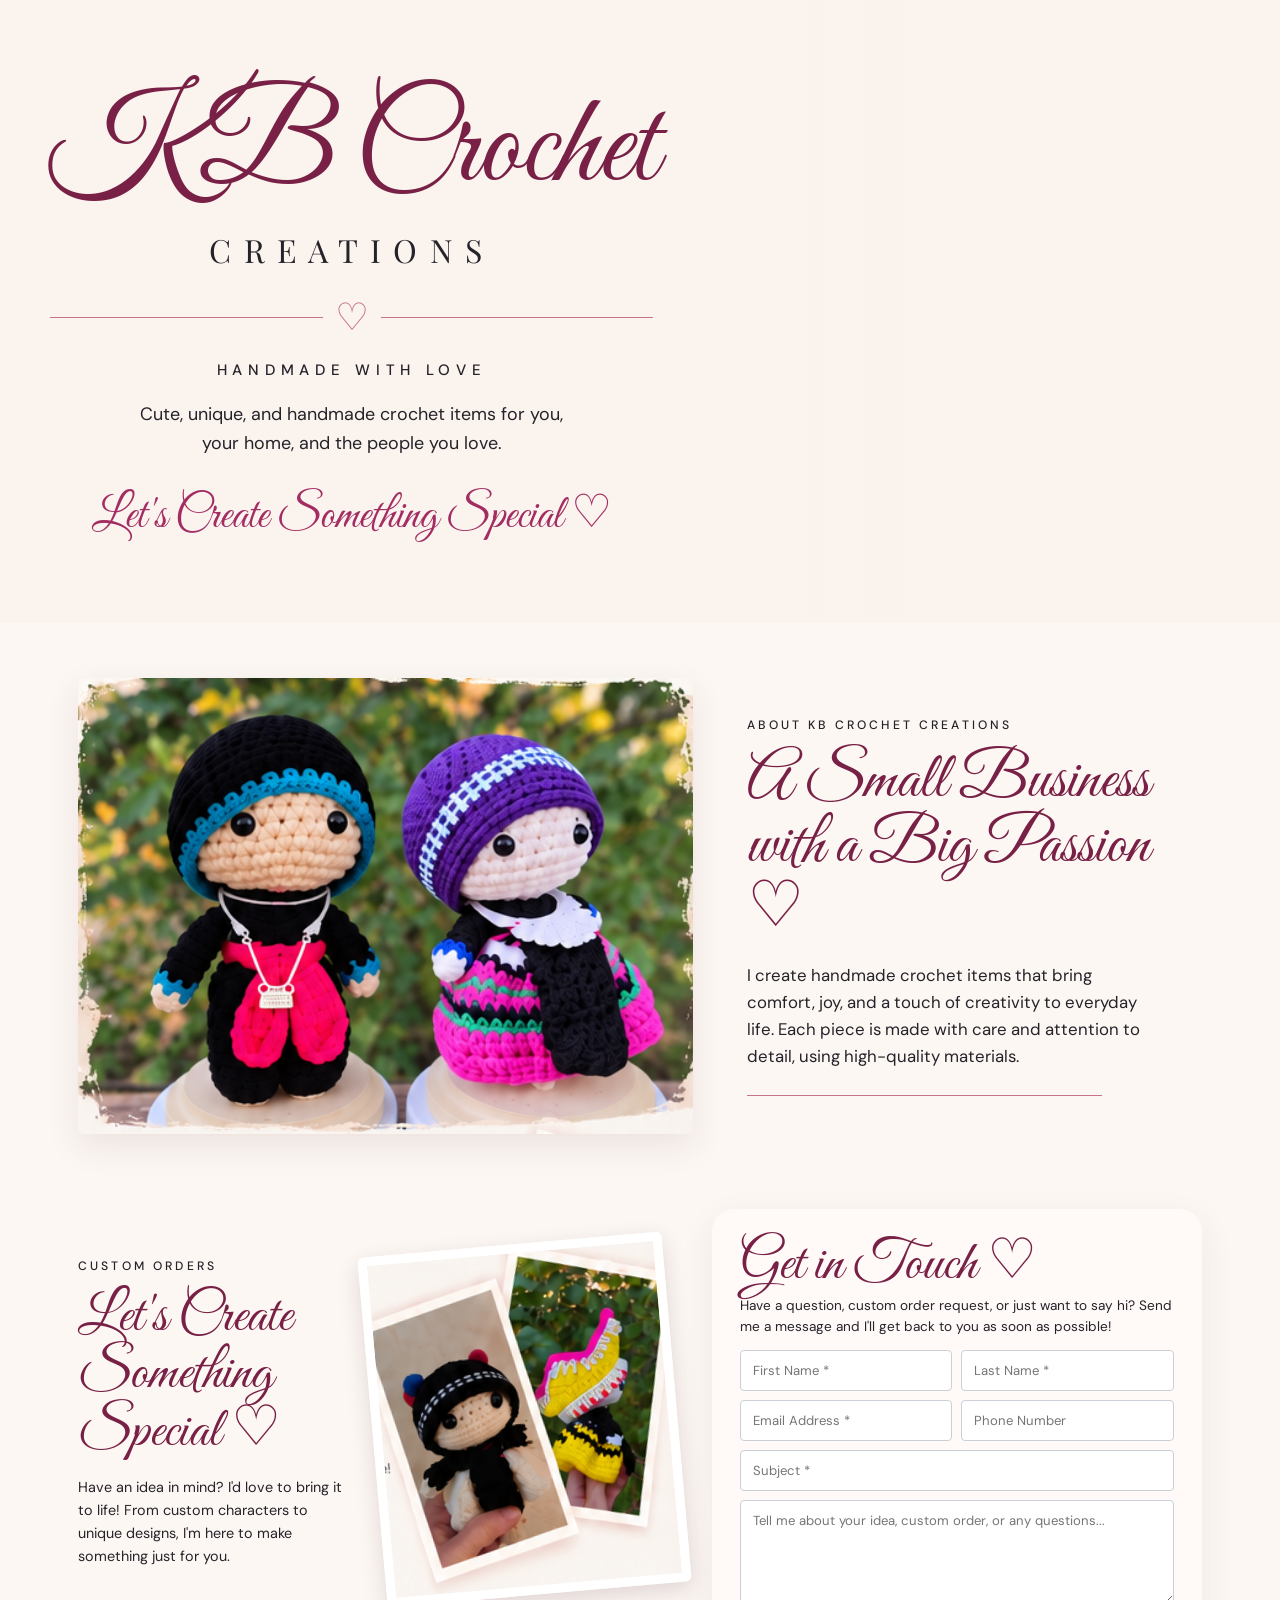
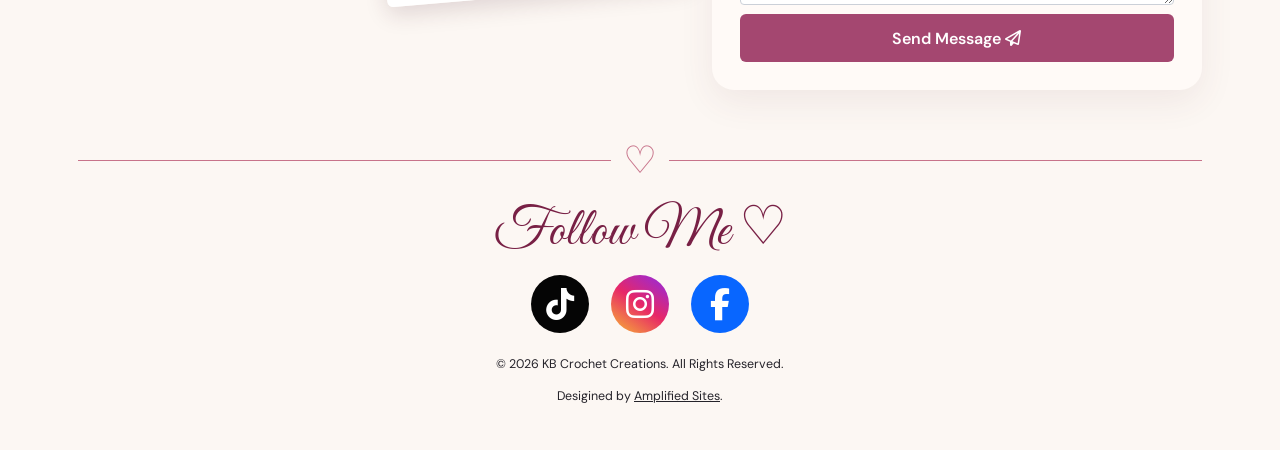
==== index.html @ a1b08db6 "Add files via upload" ====
<!DOCTYPE html>
<html lang="en">
    <head>
        <meta charset="UTF-8" />
        <meta name="viewport" content="width=device-width, initial-scale=1.0" />
        <title>KB Crochet Creations</title>
        <link rel="preconnect" href="https://fonts.googleapis.com" />
        <link rel="preconnect" href="https://fonts.gstatic.com" crossorigin />
        <link href="https://fonts.googleapis.com/css2?family=DM+Sans:wght@400;500;600;700&family=Great+Vibes&family=Playfair+Display:wght@400;500;600&display=swap" rel="stylesheet" />
        <link rel="stylesheet" href="https://cdnjs.cloudflare.com/ajax/libs/font-awesome/6.7.2/css/all.min.css" />
        <link rel="stylesheet" href="style.css" />
    </head>
    <body>
        <main>
            <section class="hero" id="home">
                <div class="hero-copy">
                    <h1 class="brand-script">KB Crochet</h1>
                    <p class="brand-subtitle">CREATIONS</p>
                    <div class="decorated-rule">
                        <span>♡</span>
                    </div>
                    <p class="eyebrow hero-eyebrow">HANDMADE WITH LOVE</p>
                    <p class="hero-description">
                        Cute, unique, and handmade crochet items for you, your home, and the people you love.
                    </p>
                    <a href="#contact" class="script-link"> Let's Create Something Special ♡ </a>
                </div>
                <div class="hero-media"></div>
            </section>
            <section class="section about-section" id="about">
                <div class="about-media image-frame">
                    <img src="crochet-photo-2.png" alt="Handmade creations" loading="lazy" />
                </div>
                <div class="about-copy">
                    <p class="eyebrow">ABOUT KB CROCHET CREATIONS</p>
                    <h2 class="script-heading">
                        A Small Business
                        <span class="heading-line">with a Big Passion ♡</span>
                    </h2>
                    <p>
                        I create handmade crochet items that bring comfort, joy, and a touch of creativity to everyday
                        life. Each piece is made with care and attention to detail, using high-quality materials.
                    </p>
                    <div class="accent-line"></div>
                </div>
            </section>
            <section class="section lower-section" id="orders">
                <div class="orders-content">
                    <div class="orders-copy">
                        <p class="eyebrow">CUSTOM ORDERS</p>
                        <h2 class="script-heading">
                            Let's Create
                            <span class="heading-line"> Something Special ♡ </span>
                        </h2>
                        <p>
                            Have an idea in mind? I'd love to bring it to life! From custom characters to unique
                            designs, I'm here to make something just for you.
                        </p>
                    </div>
                    <div class="orders-media image-frame">
                        <img src="crochet-photo-3.png" alt="Custom handmade creations" loading="lazy" />
                    </div>
                </div>
                <div class="contact-panel" id="contact">
                    <h2 class="script-heading">Get in Touch ♡</h2>
                    <p>
                        Have a question, custom order request, or just want to say hi? Send me a message and I'll get
                        back to you as soon as possible!
                    </p>
                    <form
                        class="contact-form"
                        id="contactForm"
                        action="https://formsubmit.co/JerryYaj22@gmail.com"
                        method="POST">
                        <input
                            type="hidden"
                            name="_subject"
                            value="New Website Contact Form Submission">
                        <input
                            type="hidden"
                            name="_captcha"
                            value="false">
                        <input
                            type="hidden"
                            name="_template"
                            value="table">
                        <input
                            type="text"
                            name="_honey"
                            style="display:none"
                            tabindex="-1"
                            autocomplete="off">
                        <div class="form-grid">

                            <input
                                type="text"
                                name="first_name"
                                placeholder="First Name *"
                                required>
                            <input
                                type="text"
                                name="last_name"
                                placeholder="Last Name *"
                                required>
                            <input
                                type="email"
                                name="email"
                                placeholder="Email Address *"
                                required>
                            <input
                                type="tel"
                                name="phone"
                                placeholder="Phone Number">
                        </div>
                        <input
                            type="text"
                            name="subject"
                            placeholder="Subject *"
                            required>
                        <textarea
                            name="message"
                            rows="4"
                            placeholder="Tell me about your idea, custom order, or any questions..."
                            required
                        ></textarea>
                        <button type="submit" class="primary-button">
                            Send Message
                            <i class="fa-regular fa-paper-plane"></i>
                        </button>
                    </form>
                </div>
            </section>
        </main>
        <footer class="site-footer">
            <div class="decorated-rule">
                <span>♡</span>
            </div>
            <h2 class="script-heading">Follow Me ♡</h2>
            <div class="social-links">
                <a href="#" class="social social-tiktok" aria-label="TikTok">
                    <i class="fa-brands fa-tiktok"></i>
                </a>
                <a href="#" class="social social-instagram" aria-label="Instagram">
                    <i class="fa-brands fa-instagram"></i>
                </a>
                <a href="#" class="social social-facebook" aria-label="Facebook">
                    <i class="fa-brands fa-facebook-f"></i>
                </a>
            </div>
            <p class="copyright">© 2026 KB Crochet Creations. All Rights Reserved.</p>
            <p class="copyright">Desigined by <a href="https://amplifiedsites.com">Amplified Sites</a>.</p>
        </footer>
    </body>
</html>
---- style.css ----
/* ==========================================
   GLOBAL VARIABLES
   CHANGE COLORS FOR OTHER BUSINESSES
========================================== */

:root {
    --background: #fcf7f3;
    --surface: #fffaf7;

    --text: #25232a;

    --accent: #782045;
    --accent-light: #b95a78;
    --line: #c7738a;

    --font-body: 'DM Sans', sans-serif;
    --font-script: 'Great Vibes', cursive;
    --font-display: 'Playfair Display', serif;

    --container: 1180px;
}


/* ==========================================
   RESET
========================================== */

* {
    box-sizing: border-box;
}

html {
    scroll-behavior: smooth;
}

body {
    margin: 0;
    background: var(--background);
    color: var(--text);
    font-family: var(--font-body);
    line-height: 1.6;
}

img {
    display: block;
    width: 100%;
}

a {
    color: inherit;
}


/* ==========================================
   HERO SECTION
========================================== */

.hero {
    min-height: 580px;
    display: grid;
    grid-template-columns: 53% 47%;
    overflow: hidden;
    background: #faf3ee;
}

.hero-copy {
    position: relative;
    z-index: 1;

    padding: 90px 25px 70px
        max(35px, calc((100vw - var(--container)) / 2));

    text-align: center;

    display: flex;
    flex-direction: column;
    align-items: center;
    justify-content: center;
}

.brand-script {
    margin: 0;
    color: var(--accent);

    font-family: var(--font-script);
    font-size: clamp(5rem, 10vw, 9rem);
    font-weight: 400;
    line-height: 0.95;
    white-space: nowrap;
}

.brand-subtitle {
    margin: 12px 0;

    font-family: var(--font-display);
    font-size: clamp(1.15rem, 2.7vw, 2rem);
    letter-spacing: 0.38em;
}


/* ==========================================
   DECORATIVE LINE
========================================== */

.decorated-rule {
    display: flex;
    align-items: center;
    gap: 12px;

    width: 100%;
    color: var(--line);

    font-size: 2.4rem;
}

.decorated-rule::before,
.decorated-rule::after {
    content: "";
    height: 1px;
    background: var(--line);
    flex: 1;
}


/* ==========================================
   TEXT STYLES
========================================== */

.eyebrow {
    font-size: 0.76rem;
    letter-spacing: 0.26em;
    font-weight: 500;
}

.hero-eyebrow {
    margin: 10px 0 6px;
    font-size: 0.94rem;
    letter-spacing: 0.38em;
}

.hero-description {
    font-size: clamp(0.98rem, 1.5vw, 1.12rem);
    max-width: 460px;
    margin: 12px 0 22px;
}

.script-link {
    color: #a32d62;
    font-family: var(--font-script);
    font-size: clamp(2rem, 3.6vw, 3.2rem);
    text-decoration: none;
}

.script-link:hover {
    color: var(--accent);
}


/* ==========================================
   HERO IMAGE
========================================== */

.hero-media {
    min-height: 580px;

    background-image:
        linear-gradient(
            90deg,
            #faf3ee 0%,
            rgba(250,243,238,0.1) 16%,
            transparent 38%
        ),
        url("assets/photo-1.png");

    background-position: center;
    background-size: cover;
}


/* ==========================================
   GENERAL SECTIONS
========================================== */

.section {
    max-width: var(--container);
    margin: 0 auto;
    padding: 55px 28px;
}


/* ==========================================
   ABOUT SECTION
========================================== */

.about-section {
    display: grid;
    grid-template-columns: 1.15fr 0.85fr;
    gap: 54px;
    align-items: center;
}

.image-frame {
    position: relative;
    overflow: hidden;
    border-radius: 6px;

    box-shadow: 0 12px 32px
        rgba(96, 49, 51, 0.10);
}

.about-media img {
    aspect-ratio: 1.35;
    object-fit: cover;
}

.about-copy .eyebrow {
    margin: 0 0 14px;
}

.script-heading {
    margin: 0;

    color: var(--accent);
    font-family: var(--font-script);
    font-size: clamp(2.8rem, 5vw, 4.7rem);
    font-weight: 400;
    line-height: 1.02;
}

.heading-line {
    display: block;
}

.about-copy p:not(.eyebrow) {
    font-size: 1.05rem;
    max-width: 410px;
}

.accent-line {
    height: 1px;
    background: var(--line);
    width: 78%;
    margin-top: 25px;
}


/* ==========================================
   CUSTOM ORDERS + CONTACT LAYOUT
========================================== */

.lower-section {
    display: grid;
    grid-template-columns: 1.1fr 0.9fr;
    gap: 35px;
    align-items: start;

    padding-top: 20px;
    padding-bottom: 40px;
}


/* ==========================================
   CUSTOM ORDERS
========================================== */

.orders-content {
    display: grid;
    grid-template-columns: 0.9fr 1fr;
    gap: 20px;
    align-items: center;
    padding-top: 35px;
}

.orders-copy .eyebrow {
    margin: 0 0 12px;
}

.orders-copy .script-heading {
    font-size: clamp(2.8rem, 4.4vw, 4rem);
}

.orders-copy p:last-child {
    font-size: 0.9rem;
}

.orders-media {
    transform: rotate(-5deg);

    border: 9px solid white;

    box-shadow: 0 8px 22px
        rgba(66, 30, 42, 0.15);
}

.orders-media img {
    aspect-ratio: 0.86;
    object-fit: cover;
}


/* ==========================================
   CONTACT PANEL
========================================== */

.contact-panel {
    background: var(--surface);
    border-radius: 22px;
    padding: 28px;

    box-shadow: 0 12px 35px
        rgba(102, 45, 68, 0.08);
}

.contact-panel .script-heading {
    font-size: clamp(3rem, 4.4vw, 4.2rem);
}

.contact-panel > p {
    margin: 0 0 12px;
    font-size: 0.85rem;
}


/* ==========================================
   CONTACT FORM
========================================== */

.contact-form {
    display: grid;
    gap: 9px;
}

.form-grid {
    display: grid;
    grid-template-columns: 1fr 1fr;
    gap: 9px;
}

.contact-form input,
.contact-form textarea {
    width: 100%;
    min-width: 0;

    border: 1px solid #cbd0d8;
    border-radius: 4px;

    padding: 11px 12px;
    background: white;

    font-family: var(--font-body);
    font-size: 0.82rem;
    color: var(--text);
}

.contact-form textarea {
    resize: vertical;
    min-height: 105px;
}

.contact-form input:focus-visible,
.contact-form textarea:focus-visible {
    outline: 2px solid var(--accent-light);
    outline-offset: 1px;
}


/* ==========================================
   SEND MESSAGE BUTTON
========================================== */

.primary-button {
    background: #a44770;
    border: none;
    color: white;

    border-radius: 6px;
    min-height: 48px;

    cursor: pointer;

    font-family: var(--font-body);
    font-size: 1rem;
    font-weight: 600;
}

.primary-button:hover {
    background: var(--accent);
}


/* ==========================================
   FOOTER
========================================== */

.site-footer {
    max-width: var(--container);
    margin: 0 auto;

    padding: 0 28px 30px;
    text-align: center;
}

.site-footer .decorated-rule {
    margin-bottom: 14px;
}

.site-footer .script-heading {
    font-size: 3.4rem;
}


/* ==========================================
   SOCIAL MEDIA
========================================== */

.social-links {
    display: flex;
    justify-content: center;
    gap: 22px;

    margin: 14px 0 22px;
}

.social {
    display: grid;
    place-items: center;

    width: 58px;
    height: 58px;

    border-radius: 50%;

    color: white;
    font-size: 2rem;
    text-decoration: none;
}

.social-tiktok {
    background: #050505;
}

.social-instagram {
    background: linear-gradient(
        35deg,
        #f8b833,
        #e72767,
        #8d2ae8
    );
}

.social-facebook {
    background: #0866ff;
}

.copyright {
    font-size: 0.78rem;
}


/* ==========================================
   TABLET RESPONSIVENESS
========================================== */

@media (max-width: 900px) {

    .hero {
        grid-template-columns: 1fr 1fr;
        min-height: 480px;
    }

    .hero-copy {
        padding: 55px 20px;
    }

    .hero-media {
        min-height: 480px;
    }

    .brand-script {
        font-size: clamp(4rem, 9vw, 7rem);
    }

    .brand-subtitle {
        letter-spacing: 0.2em;
    }

    .about-section {
        gap: 25px;
    }

    .lower-section {
        grid-template-columns: 1fr;
    }

    .orders-content {
        max-width: 700px;
        margin: 0 auto;
    }

    .contact-panel {
        width: min(100%, 650px);
        margin: 0 auto;
    }

}


/* ==========================================
   MOBILE RESPONSIVENESS
========================================== */

@media (max-width: 600px) {

    .hero {
        display: flex;
        flex-direction: column-reverse;
    }

    .hero-media {
        min-height: 360px;
        background-image: url("assets/photo-1.png");
        background-position: center 43%;
    }

    .hero-copy {
        padding: 36px 20px 44px;
    }

    .brand-script {
        font-size: clamp(4.8rem, 17vw, 7rem);
        white-space: normal;
    }

    .brand-subtitle {
        font-size: 1.2rem;
    }

    .hero-eyebrow {
        font-size: 0.78rem;
        letter-spacing: 0.22em;
    }

    .section {
        padding: 35px 20px;
    }

    .about-section {
        grid-template-columns: 1fr;
        gap: 25px;
    }

    .about-copy {
        text-align: center;
    }

    .about-copy p:not(.eyebrow) {
        max-width: none;
    }

    .accent-line {
        margin: 22px auto 0;
    }

    .orders-content {
        grid-template-columns: 1fr 1fr;
        gap: 15px;
    }

    .orders-copy .script-heading {
        font-size: 2.8rem;
    }

    .orders-copy p:last-child {
        font-size: 0.78rem;
    }

    .contact-panel {
        padding: 23px 18px;
    }

    .site-footer {
        padding: 0 20px 25px;
    }

}


/* ==========================================
   SMALL MOBILE SCREENS
========================================== */

@media (max-width: 400px) {

    .orders-content {
        grid-template-columns: 1fr;
    }

    .orders-media {
        width: 75%;
        margin: 0 auto;
    }

    .form-grid {
        grid-template-columns: 1fr;
    }

}
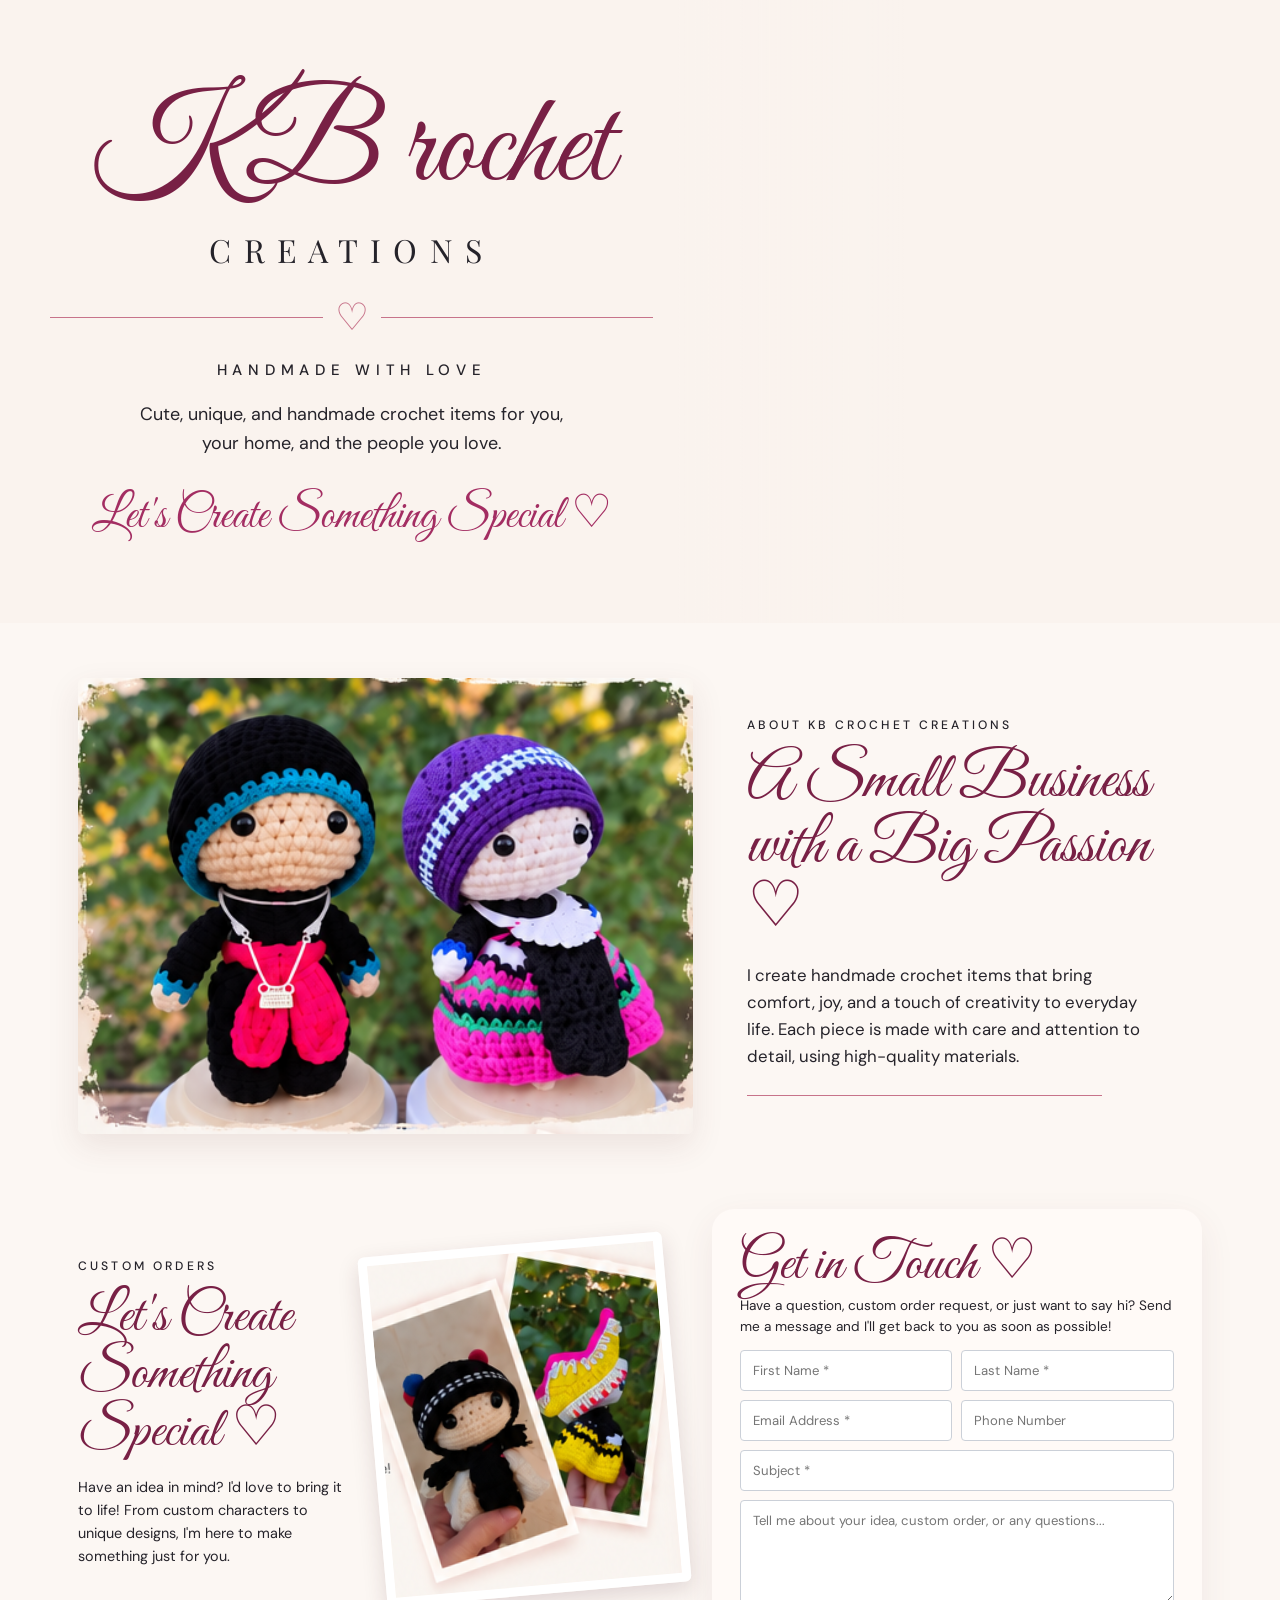
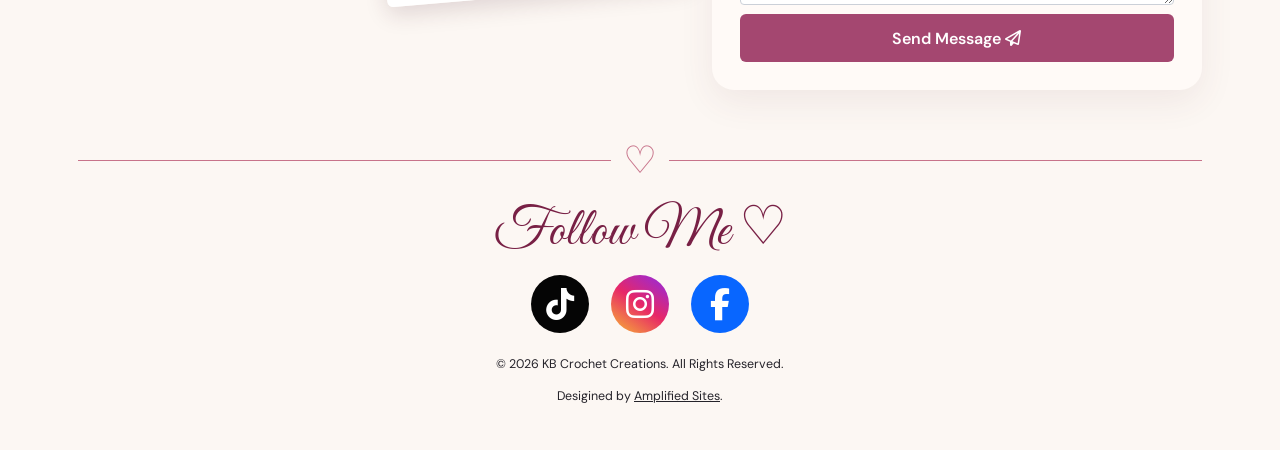
==== commit 91e9d662: "Update index.html" ====
--- a/index.html
+++ b/index.html
@@ -14,7 +14,7 @@
         <main>
             <section class="hero" id="home">
                 <div class="hero-copy">
-                    <h1 class="brand-script">KB Crochet</h1>
+                    <h1 class="brand-script">KB rochet</h1>
                     <p class="brand-subtitle">CREATIONS</p>
                     <div class="decorated-rule">
                         <span>♡</span>
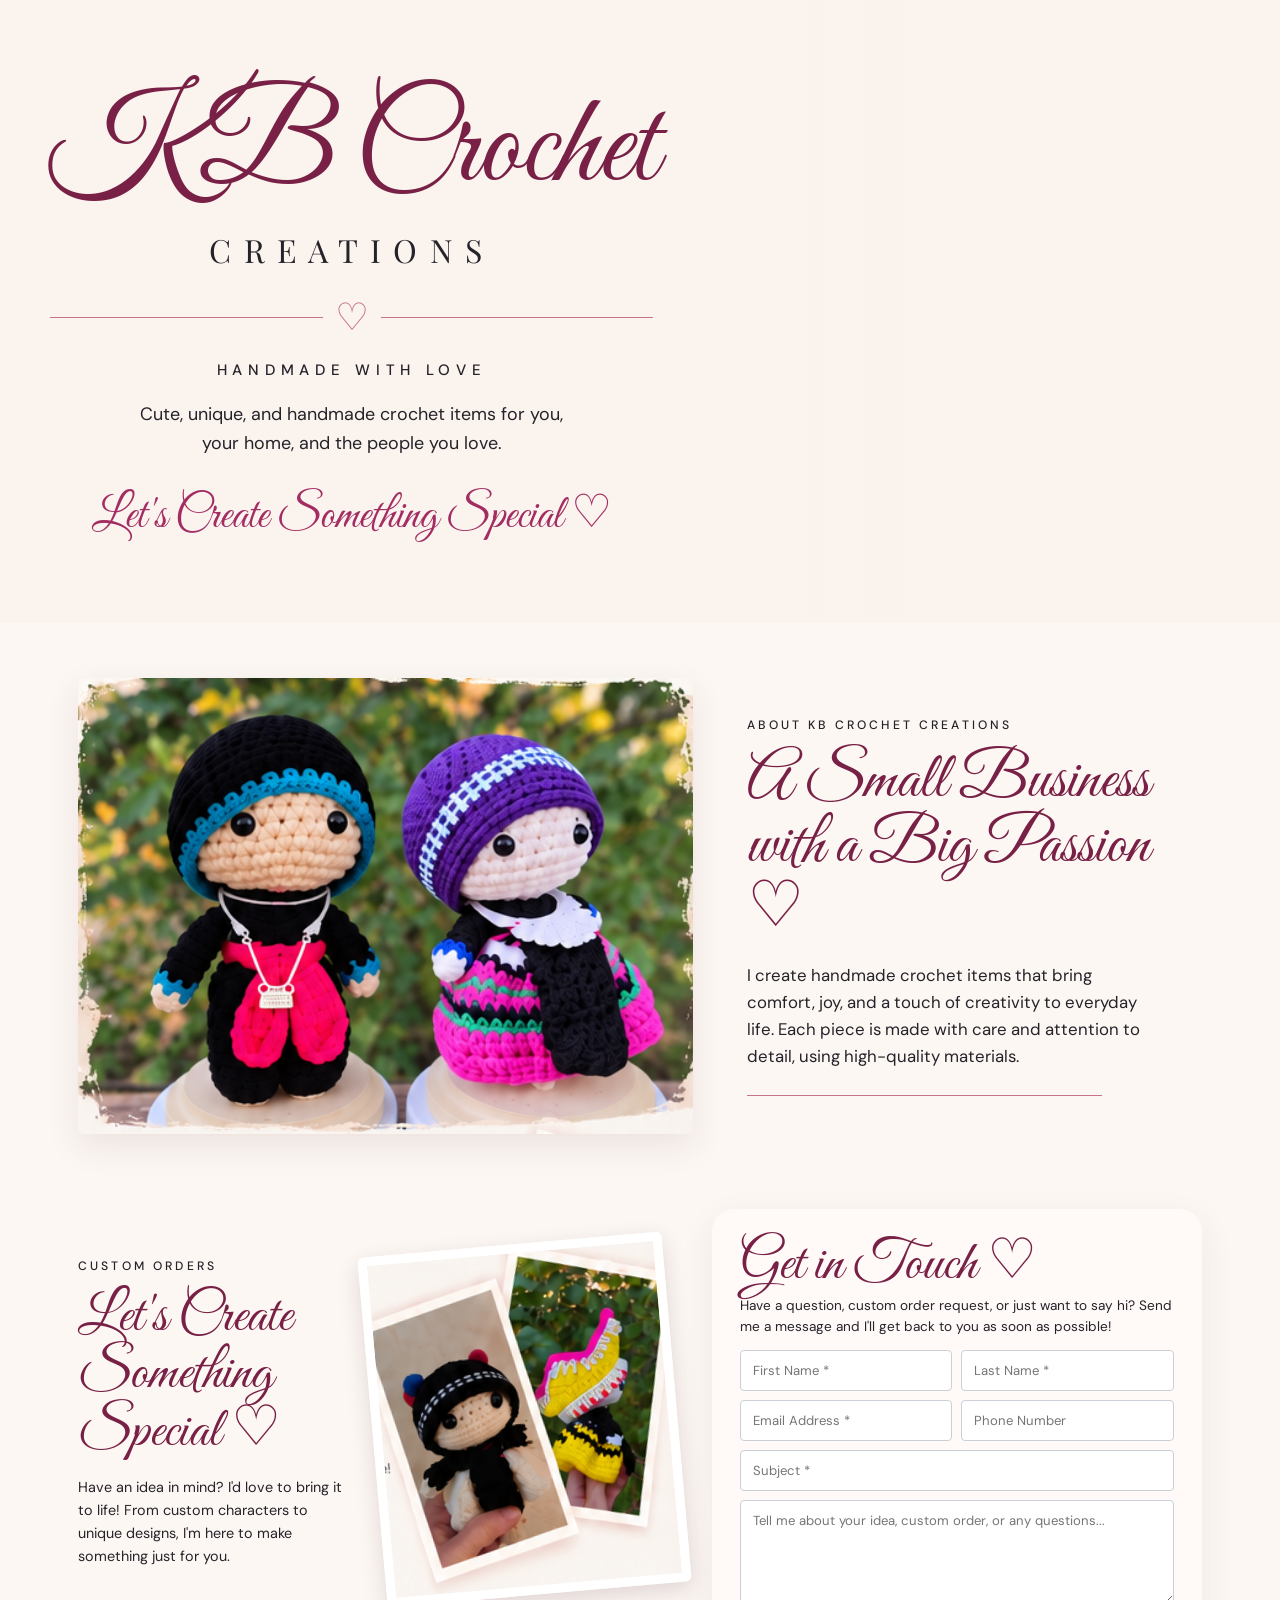
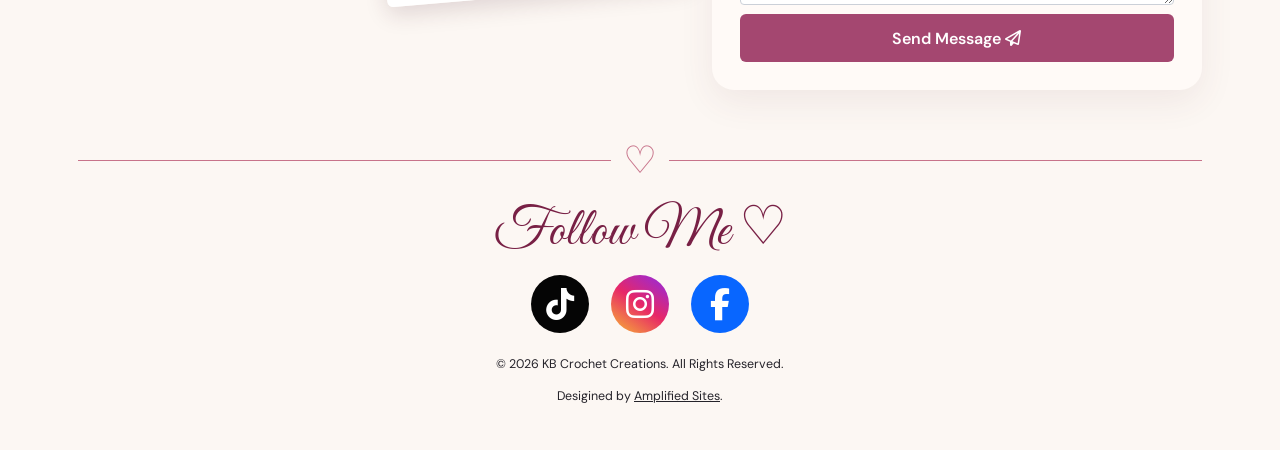
==== commit e1462f96: "Update index.html" ====
--- a/index.html
+++ b/index.html
@@ -14,7 +14,7 @@
         <main>
             <section class="hero" id="home">
                 <div class="hero-copy">
-                    <h1 class="brand-script">KB rochet</h1>
+                    <h1 class="brand-script">KB Crochet</h1>
                     <p class="brand-subtitle">CREATIONS</p>
                     <div class="decorated-rule">
                         <span>♡</span>
